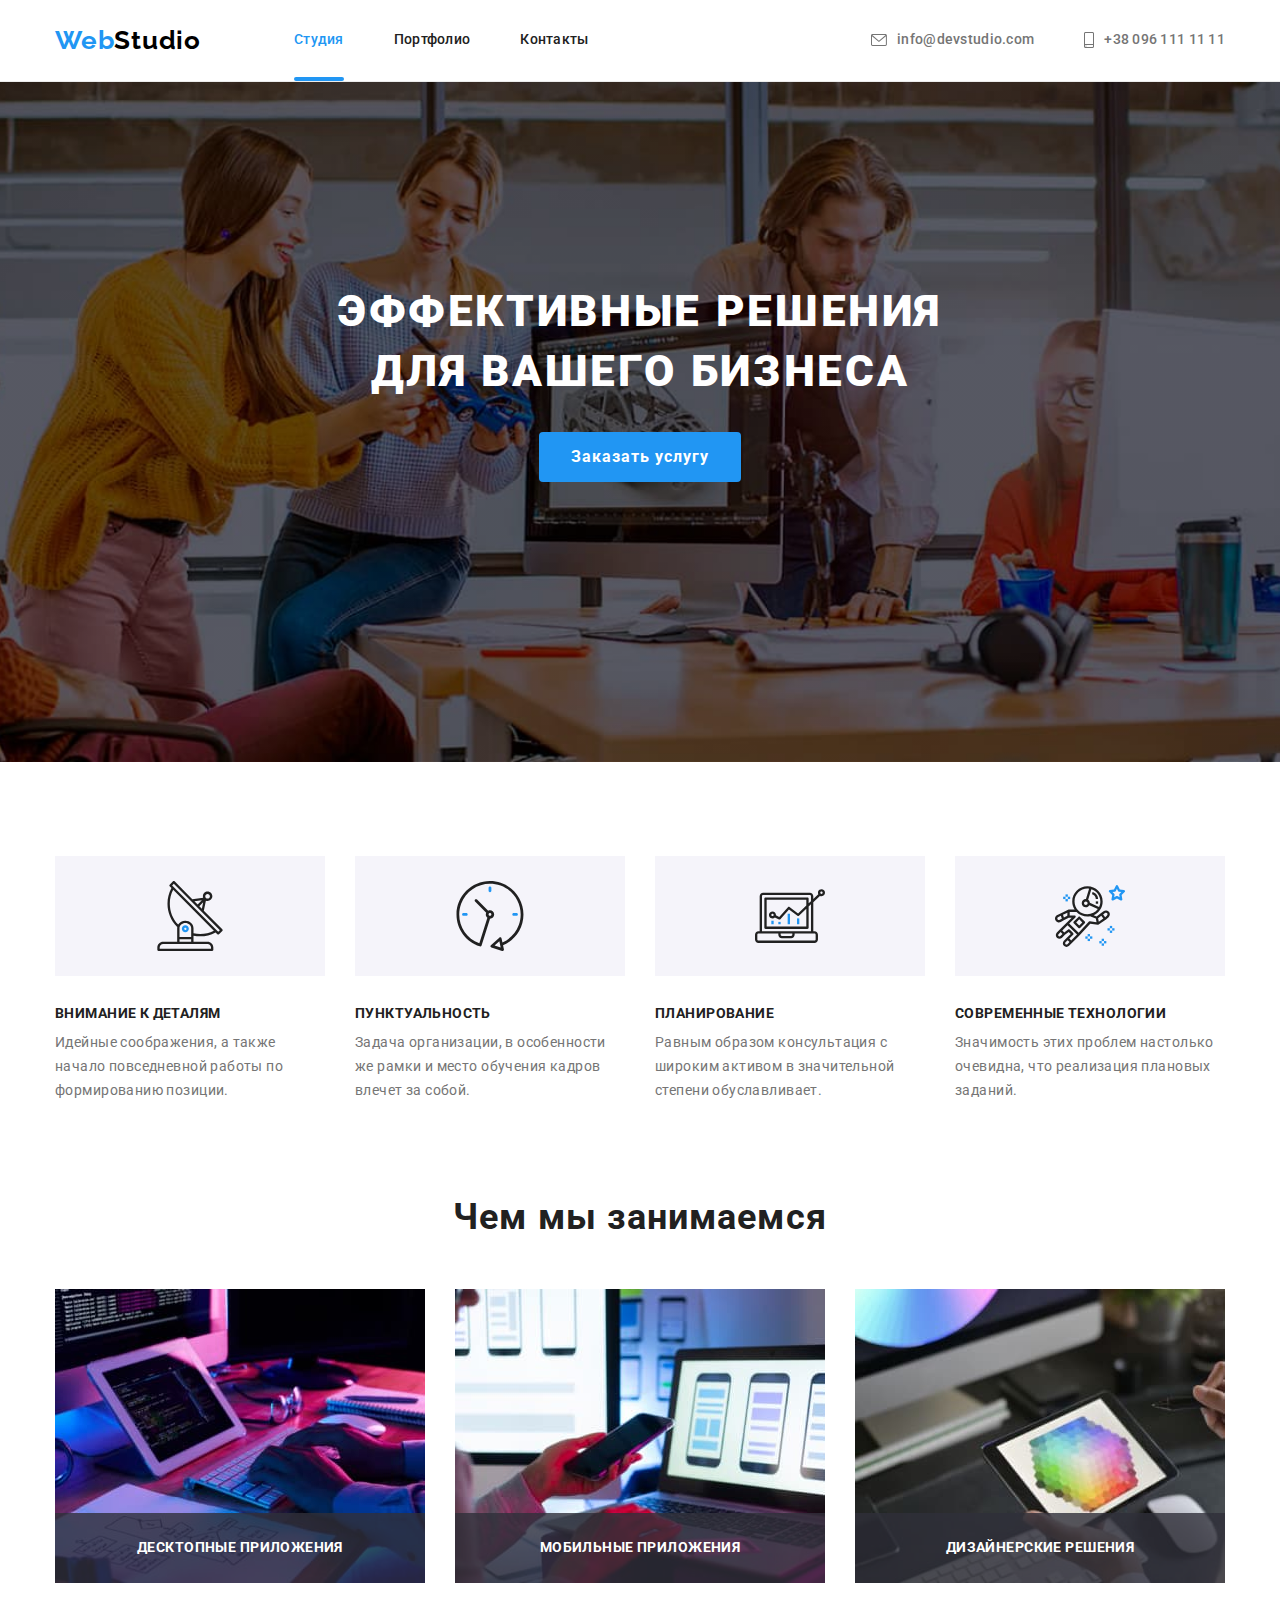
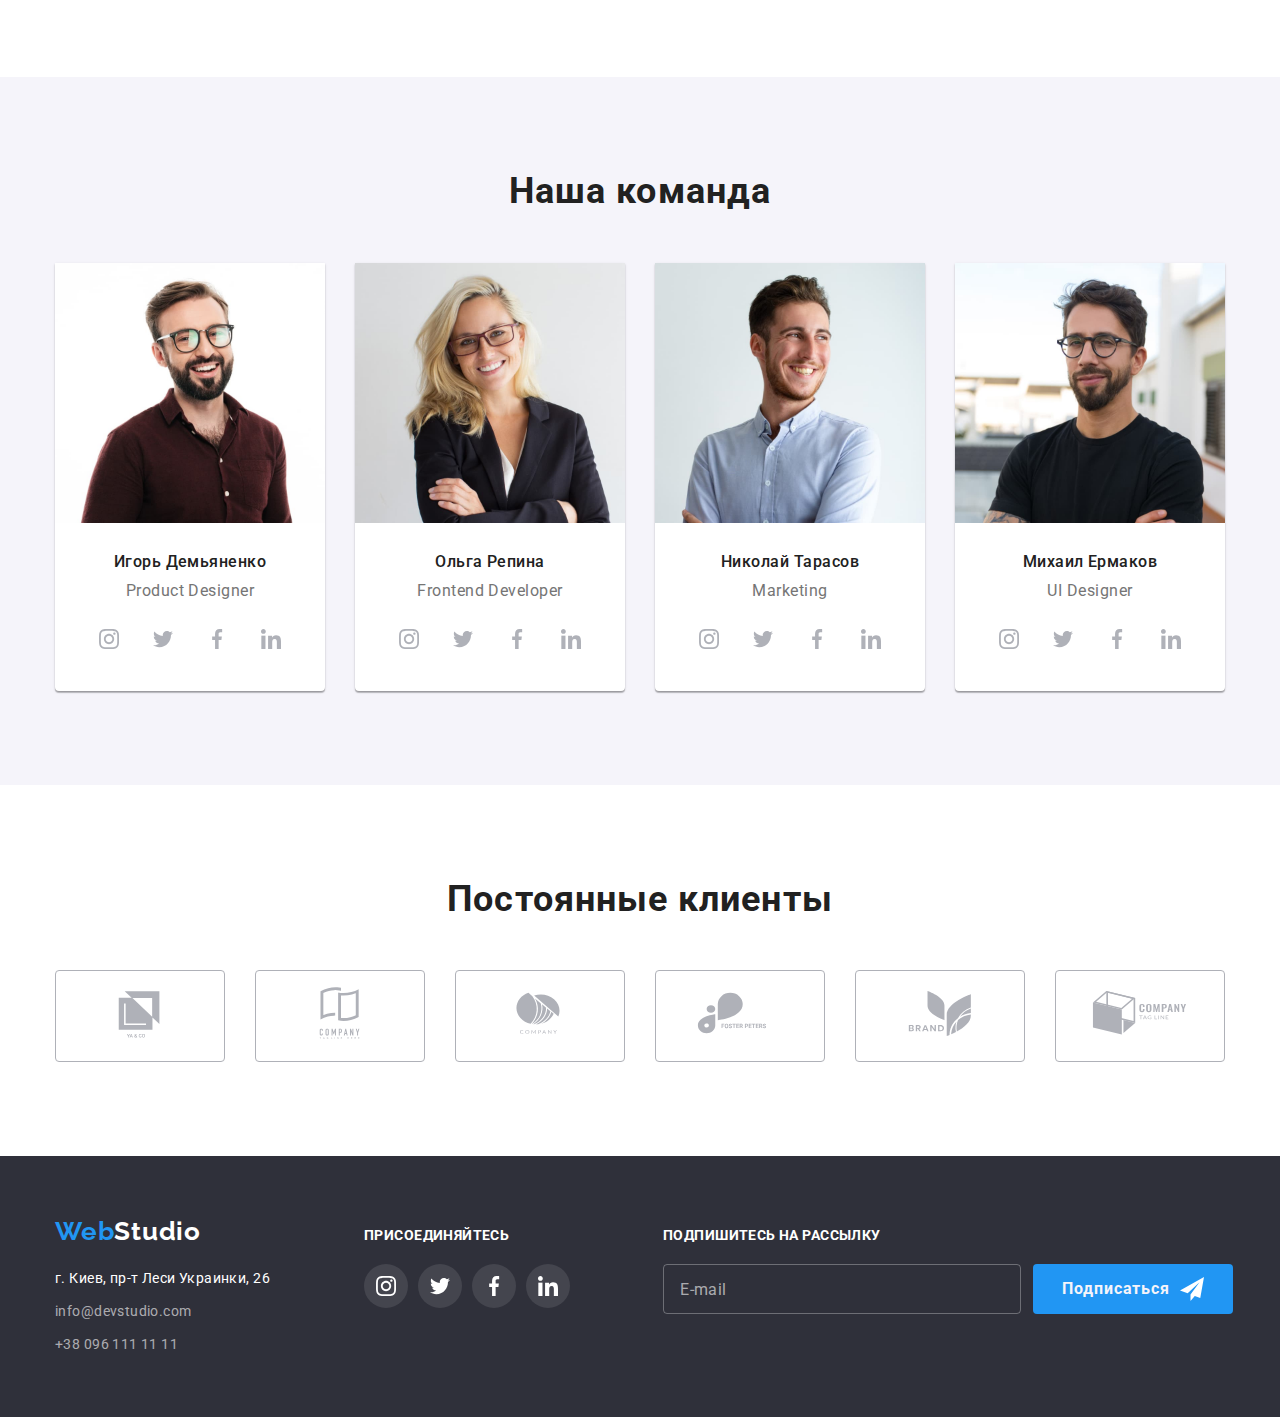
==== index.html @ 52aa0f82 "Mod7-Start" ====
<!DOCTYPE html>
<html lang="ru">

<head>
    <meta charset="UTF-8">
    <meta http-equiv="X-UA-Compatible" content="IE=edge">
    <meta name="viewport" content="width=device-width, initial-scale=1.0">
    <link rel="preconnect" href="https://fonts.googleapis.com">
    <link rel="preconnect" href="https://fonts.gstatic.com" crossorigin>
    <link rel="stylesheet" href="./css/modern-normalize.css">
    <link
        href="https://fonts.googleapis.com/css2?family=Raleway:wght@700&family=Roboto:wght@400;500;700;900&display=swap"
        rel="stylesheet">
    <link rel="stylesheet" href="./css/styles.css" />
    <title>Студия</title>
</head>

<body>
    <!--Сосздаем шапку-->
    <header class="header">
        <div class="container header-container">
            <nav class="navigation">
                <a class="logo logo-nav" lang="en" href="./index.html"><span class="logo-color">Web</span>Studio </a>
                <ul class="menu-nav list">
                    <li class="header-nav-item"> <a class="link-menu-nav link active" href="./index.html">Студия</a>
                    </li>
                    <li class="header-nav-item"> <a class="link-menu-nav link" href="./portfolio.html">Портфолио</a>
                    </li>
                    <li class="header-nav-item"> <a class="link-menu-nav link" href="#contact">Контакты</a></li>
                </ul>
            </nav>
            <ul class="mail-tel-header list">
                <li class="header-item">
                    <svg class="icon-header" width="16" height="12">
                        <use href="./images/icons.svg#icon-envelope"></use>
                    </svg>
                    <a class="link-mth link" href="mailto:info@devstudio.com">info@devstudio.com</a>
                </li>
                <li class="header-item">
                    <svg class="icon-header" width="10" height="16">
                        <use href="./images/icons.svg#icon-smartphone"></use>
                    </svg>
                    <a class="link-mth link" href="tel:+380961111111">+38 096 111 11 11</a>
                </li>
            </ul>
        </div>
    </header>

    <!--Основная часть-->
    <main>
        <!--Герой-->
        <section class="hero">
            <div class="container">
                <h1 class="title-hero">Эффективные решения <br> для вашего бизнеса</h1>
                <button class="button-hero" type="button" data-modal-open>Заказать услугу</button>
            </div>
        </section>

        <section class="section">
            <div class="container">
                <h2 hidden>О нас</h2>
                <ul class="about-list list">
                    <li class="about-item">
                        <div class="about-uns-icon">
                            <svg width="70" height="70">
                                <use href="./images/icons.svg#icon-antenna"></use>
                            </svg>
                        </div>
                        <h3 class="title-about-uns">Внимание к деталям</h3>
                        <p class="text-about-uns">Идейные соображения, а также начало повседневной работы по
                            формированию позиции.</p>
                    </li>
                    <li class="about-item">
                        <div class="about-uns-icon">
                            <svg width="70" height="70">
                                <use href="./images/icons.svg#icon-clock"></use>
                            </svg>
                        </div>
                        <h3 class="title-about-uns">Пунктуальность</h3>
                        <p class="text-about-uns">Задача организации, в особенности же рамки и место обучения кадров
                            влечет за собой.</p>
                    </li>
                    <li class="about-item">
                        <div class="about-uns-icon">
                            <svg width="70" height="70">
                                <use href="./images/icons.svg#icon-diagram"></use>
                            </svg>
                        </div>
                        <h3 class="title-about-uns">Планирование</h3>
                        <p class="text-about-uns">Равным образом консультация с широким активом в значительной степени
                            обуславливает.</p>
                    </li>
                    <li class="about-item">
                        <div class="about-uns-icon">
                            <svg width="70" height="70">
                                <use href="./images/icons.svg#icon-astronaut"></use>
                            </svg>
                        </div>
                        <h3 class="title-about-uns">Современные технологии</h3>
                        <p class="text-about-uns">Значимость этих проблем настолько очевидна, что реализация плановых
                            заданий.</p>
                    </li>
                </ul>
            </div>
        </section>

        <section class="services">
            <div class="container">
                <h2 class="title">Чем мы занимаемся</h2>
                <ul class="services-list list">
                    <li class="services-item">
                        <img src="./images/box1.jpg" alt="десктопные приложения" width="370">
                        <div class="bc-services-item">
                            <h3 class="title-about-uns">десктопные приложения</h3>
                        </div>
                    </li>
                    <li class="services-item">
                        <img src="./images/box2.jpg" alt="мобильные приложения" width="370">
                        <div class="bc-services-item">
                            <h3 class="title-about-uns">мобильные приложения</h3>
                        </div>
                    </li>
                    <li class="services-item">
                        <img src="./images/box3.jpg" alt="дизайнерские решения" width="370">
                        <div class="bc-services-item">
                            <h3 class="title-about-uns">дизайнерские решения</h3>
                        </div>
                    </li>
                </ul>
            </div>
        </section>

        <section class="section our-team">
            <div class="container">
                <h2 class="title">Наша команда</h2>
                <ul class="team-list list">
                    <li class="team-item">
                        <img src="./images/img1.jpg" alt="Игорь дизайнер" width="270">
                        <div class="thumb">
                            <h3 class="specialist-name">Игорь Демьяненко</h3>
                            <p class="specialist">Product Designer</p>
                            <ul class="icons-list-team list">
                                <li class="icons-item">
                                    <a href="#" class="icons-link">
                                        <svg class="icon-team-social" width="20" height="20">
                                            <use href="./images/icons.svg#icon-instagram"></use>
                                        </svg>
                                    </a>
                                </li>
                                <li class="icons-item">
                                    <a href="#" class="icons-link">
                                        <svg class="icon-team-social" width="20" height="20">
                                            <use href="./images/icons.svg#icon-twitter"></use>
                                        </svg>
                                    </a>
                                </li>
                                <li class="icons-item">
                                    <a href="#" class="icons-link">
                                        <svg class="icon-team-social" width="20" height="20">
                                            <use href="./images/icons.svg#icon-facebook"></use>
                                        </svg>
                                    </a>
                                </li>
                                <li class="icons-item">
                                    <a href="#" class="icons-link">
                                        <svg class="icon-team-social" width="20" height="20">
                                            <use href="./images/icons.svg#icon-linkedin"></use>
                                        </svg>
                                    </a>
                                </li>
                            </ul>
                        </div>
                    </li>
                    <li class="team-item">
                        <img src="./images/img2.jpg" alt="Ольга верстальщик" width="270">
                        <div class="thumb">
                            <h3 class="specialist-name">Ольга Репина</h3>
                            <p class="specialist">Frontend Developer</p>
                            <ul class="icons-list-team list">
                                <li class="icons-item">
                                    <a href="#" class="icons-link">
                                        <svg class="icon-team-social" width="20" height="20">
                                            <use href="./images/icons.svg#icon-instagram"></use>
                                        </svg>
                                    </a>
                                </li>
                                <li class="icons-item">
                                    <a href="#" class="icons-link">
                                        <svg class="icon-team-social" width="20" height="20">
                                            <use href="./images/icons.svg#icon-twitter"></use>
                                        </svg>
                                    </a>
                                </li>
                                <li class="icons-item">
                                    <a href="#" class="icons-link">
                                        <svg class="icon-team-social" width="20" height="20">
                                            <use href="./images/icons.svg#icon-facebook"></use>
                                        </svg>
                                    </a>
                                </li>
                                <li class="icons-item">
                                    <a href="#" class="icons-link">
                                        <svg class="icon-team-social" width="20" height="20">
                                            <use href="./images/icons.svg#icon-linkedin"></use>
                                        </svg>
                                    </a>
                                </li>
                            </ul>
                        </div>
                    </li>
                    <li class="team-item">
                        <img src="./images/img3.jpg" alt="Николай маркетинг" width="270">
                        <div class="thumb">
                            <h3 class="specialist-name">Николай Тарасов</h3>
                            <p class="specialist">Marketing</p>
                            <ul class="icons-list-team list">
                                <li class="icons-item">
                                    <a href="#" class="icons-link">
                                        <svg class="icon-team-social" width="20" height="20">
                                            <use href="./images/icons.svg#icon-instagram"></use>
                                        </svg>
                                    </a>
                                </li>
                                <li class="icons-item">
                                    <a href="#" class="icons-link">
                                        <svg class="icon-team-social" width="20" height="20">
                                            <use href="./images/icons.svg#icon-twitter"></use>
                                        </svg>
                                    </a>
                                </li>
                                <li class="icons-item">
                                    <a href="#" class="icons-link">
                                        <svg class="icon-team-social" width="20" height="20">
                                            <use href="./images/icons.svg#icon-facebook"></use>
                                        </svg>
                                    </a>
                                </li>
                                <li class="icons-item">
                                    <a href="#" class="icons-link">
                                        <svg class="icon-team-social" width="20" height="20">
                                            <use href="./images/icons.svg#icon-linkedin"></use>
                                        </svg>
                                    </a>
                                </li>
                            </ul>
                        </div>
                    </li>
                    <li class="team-item">
                        <img src="./images/img4.jpg" alt="Михаил дизайнер" width="270">
                        <div class="thumb">
                            <h3 class="specialist-name">Михаил Ермаков</h3>
                            <p class="specialist">UI Designer</p>
                            <ul class="icons-list-team list">
                                <li class="icons-item">
                                    <a href="#" class="icons-link">
                                        <svg class="icon-team-social" width="20" height="20">
                                            <use href="./images/icons.svg#icon-instagram"></use>
                                        </svg>
                                    </a>
                                </li>
                                <li class="icons-item">
                                    <a href="#" class="icons-link">
                                        <svg class="icon-team-social" width="20" height="20">
                                            <use href="./images/icons.svg#icon-twitter"></use>
                                        </svg>
                                    </a>
                                </li>
                                <li class="icons-item">
                                    <a href="#" class="icons-link">
                                        <svg class="icon-team-social" width="20" height="20">
                                            <use href="./images/icons.svg#icon-facebook"></use>
                                        </svg>
                                    </a>
                                </li>
                                <li class="icons-item">
                                    <a href="#" class="icons-link">
                                        <svg class="icon-team-social" width="20" height="20">
                                            <use href="./images/icons.svg#icon-linkedin"></use>
                                        </svg>
                                    </a>
                                </li>
                            </ul>
                        </div>
                    </li>

                </ul>
            </div>
        </section>
        <section class="section">
            <div class="container">
                <h2 class="title">Постоянные клиенты</h2>
                <ul class="client-list list">
                    <li class="client-item">
                       <a href="#" class="client-link">
                            <svg class="icon-partner" width="106" height="60">
                                <use href="./images/icons.svg#icon-partner1"></use>
                            </svg>
                        </a>
                    </li>
                    <li class="client-item">
                        <a href="#" class="client-link">
                            <svg class="icon-partner" width="106" height="60">
                                <use href="./images/icons.svg#icon-partner2"></use>
                            </svg>
                        </a>
                    </li>
                    <li class="client-item">
                        <a href="#" class="client-link">
                            <svg class="icon-partner" width="106" height="60">
                                <use href="./images/icons.svg#icon-partner3"></use>
                            </svg>
                        </a>
                    </li>
                    <li class="client-item">
                        <a href="#" class="client-link">
                            <svg class="icon-partner" width="106" height="60">
                                <use href="./images/icons.svg#icon-partner4"></use>
                            </svg>
                        </a>
                    </li>
                    <li class="client-item">
                        <a href="#" class="client-link">
                            <svg class="icon-partner" width="106" height="60">
                                <use href="./images/icons.svg#icon-partner5"></use>
                            </svg>
                        </a>
                    </li>
                    <li class="client-item">
                        <a href="#" class="client-link">
                            <svg class="icon-partner" width="106" height="60">
                                <use href="./images/icons.svg#icon-partner6"></use>
                            </svg>
                        </a>
                    </li>

                </ul>
            </div>
        </section>
    </main>

    <!--Подвал-->
    <footer class="footer">
        <div class="container footer-container">
            <div>
                <a class="logo logo-footer" lang="en" href="./index.html"><span class="logo-color">Web</span>Studio </a>
                <address class="adress" id="contact">
                    <ul class="footer-list list">
                        <li class="footer-item"><a class="link" href="https://goo.gl/maps/QvZ3WTDbZdHb9SWs6"
                                target="_blank">г. Киев, пр-т Леси Украинки, 26</a></li>
                        <li class="footer-item footer-mail-tel"><a class="link"
                                href="mailto:info@devstudio.com">info@devstudio.com</a></li>
                        <li class="footer-item footer-mail-tel"><a class="link" href="tel:+380961111111">+38 096 111 11
                                11</a></li>
                    </ul>
                </address>
            </div>
            <div class="footer-icons-container">
                <h2 class="title-footer">присоединяйтесь</h2>
                <ul class="icons-list list">
                    <li class="icons-item">
                        <a href="#" class="icons-link icons-link-social-bc">
                            <svg class="icon-social" width="20" height="20">
                                <use href="./images/icons.svg#icon-instagram"></use>
                            </svg>
                        </a>
                    </li>
                    <li class="icons-item">
                        <a href="#" class="icons-link icons-link-social-bc">
                            <svg class="icon-social" width="20" height="20">
                                <use href="./images/icons.svg#icon-twitter"></use>
                            </svg>
                        </a>
                    </li>
                    <li class="icons-item">
                        <a href="#" class="icons-link icons-link-social-bc">
                            <svg class="icon-social" width="20" height="20">
                                <use href="./images/icons.svg#icon-facebook"></use>
                            </svg>
                        </a>
                    </li>
                    <li class="icons-item">
                        <a href="#" class="icons-link icons-link-social-bc">
                            <svg class="icon-social" width="20" height="20">
                                <use href="./images/icons.svg#icon-linkedin"></use>
                            </svg>
                        </a>
                    </li>
                </ul>
            </div>
            <div class="right-footer">
                <h2 class="title-footer">подпишитесь на рассылку</h2>
                <form class="form-footer">
                    <input type="email" name="email" placeholder="E-mail"  required>
                    <div class="scetch">
                        <button type="submit" class="button-send">Подписаться  
                            <svg class="icon-send" width="24" height="24">
                                <use href="./images/icons.svg#icon-send"></use>
                            </svg> 
                         </button>
                    </div>
                </form>
            </div>
        </div>
    </footer>
    <div class="backdrop is-hidden" data-modal> <!--is-hidden-->
        <div class="modal">
            <button type="button" class="modal-close" data-modal-close>
                <svg class="close-icon" width="18" height="18">
                    <use href="./images/icons.svg#icon-close"></use>
                </svg>
            </button>
            <form class="form-modal" autocomplete="off">
                <p>Оставьте свои данные, мы вам перезвоним</p>
                <label  class="form-label"> <span  class="form-title"> Имя</span>
                    <span class="positioner">
                        <input type="text" name="user-name"  class="form-input" required>
                        <svg class="icons-form" width="18" height="18">
                            <use href="./images/icons.svg#icon-person"></use>
                        </svg>
                    </span>
                </label>
                <label class="form-label "> <span class="form-title"> Телефон</span>
                    <span class="positioner">
                        <input type="tel" name="tel" class="form-input" required>
                        <svg class="icons-form" width="18" height="18">
                            <use href="./images/icons.svg#icon-phone"></use>
                        </svg>
                    </span>
                </label>
                <label class="form-label" > <span class="form-title"> Почта</span>
                    <span class="positioner">
                        <input type="email" name="email"  class="form-input" autocomplete="on" required>
                        <svg class="icons-form" width="18" height="18">
                            <use href="./images/icons.svg#icon-email"></use>
                        </svg>
                    </span>
                </label>
                <label class="form-comment-label">Коментарий
                    <textarea name="comment" class="form-comment-text" placeholder="Введите текст"></textarea>
                </label>
                <label class="form-checkbox-label">
                    <input type="checkbox" name="policy" value="policy" class="form-checkbox">
                    <span class="icon-checkbox">
                        <svg width="16" height="15">
                            <use href="./images/icons.svg#icon-check"></use>
                        </svg>
                    </span>
                    Соглашаюсь с рассылкой и принимаю <a href="#">Условия договора</a>
                </label>
                <button type="submit" class="button-form-send">Отправить</button>
            </form>
        </div>
    </div>
    <script src="./js/modal.js"></script>
</body>

</html>
---- css/styles.css ----
:root {
  --text-color: #757575;
  --background-color: #f5f4fa;
  --header-background-color: #ffffff;
  --header-border: #ececec;
  --portfolio-border: #eeeeee;
  --hero-background-color: #2f303a;
  --footer-background-color: #2f303a;
  --title-text-color: #212121;
  --name-text-color: #212121;
  --logo-blue-color: #2196f3;
  --logo-black-color: #000000;
  --logo-white-color: #ffffff;
  --active-color: #2196f3;
  --background-button-color-blue: #2196f3;
  --background-button-color: #f5f4fa;
  --text-button-color: #ffffff;
  --text-footer-color: #ffffff;
  --text-footer-tel-mail-color: #ffffff9c;
  --icons-social-color: #afb1b8;
  --icons-header-color: #757575;

  --main-font: Roboto, sans-serif;
  --logo-font: Raleway, sans-serif;

  --cubic-bezier: cubic-bezier(0.4, 0, 0.2, 1);
}

body {
  font-family: var(--main-font, "Verdana", sans-serif);
  /*----------------------------------------*/
  color: var(--text-color, black);
}
h1,
h2,
h3,
h4,
h5,
h6,
p {
  margin: 0;
}
ul {
  margin: 0;
  padding: 0;
}
img {
  display: block;
  height: auto;
  max-width: 100%;
}
.container {
  padding-left: 15px;
  padding-right: 15px;
  width: 1200px;
  margin: 0 auto;
}
.link {
  color: inherit;
  text-decoration: none;
}
.list {
  list-style: none;
}
.logo {
  font-family: var(--logo-font, sans-serif);
  font-weight: 700;
  font-size: 26px;
  line-height: 1.19;
  letter-spacing: 0.03em;
  text-decoration: none;
  margin-right: 93px;
}
.logo-color {
  color: var(--logo-blue-color, blue);
}
.title {
  font-family: var(--main-font, sans-serif);
  font-style: normal;
  font-size: 36px;
  line-height: 1.16;
  letter-spacing: 0.03em;
  text-align: center;
  color: var(--title-text-color, black);
}
.icons-link {
  width: 100%;
  height: 100%;
  display: flex;
  justify-content: center;
  align-items: center;
  border-radius: 50%;
  transition: background-color 250ms var(--cubic-bezier);
}
.icons-link:hover {
  background-color: var(--active-color, blue);
}

/*---------------HEADER------------------------------------------*/
.header {
  padding: 25px 0;
  border-bottom: var(--header-border) solid 1px;
}
.logo-nav {
  color: var(--logo-black-color, black);
}
.header-container {
  display: flex;
  align-items: center;
}
.navigation {
  display: flex;
  align-items: center;
}
.header-nav-item:not(:last-child) {
  margin-right: 50px;
}

.menu-nav {
  font-family: var(--main-font, sans-serif);
  font-weight: 500;
  font-size: 14px;
  line-height: 1.14;
  letter-spacing: 0.02em;
  display: flex;
  color: var(--title-text-color, black);
}
.link-menu-nav {
  position: relative;
  transition: color 250ms var(--cubic-bezier);
}
.link-menu-nav:hover,
.link-menu-nav:focus {
  color: var(--active-color, blue);
}
.mail-tel-header {
  font-family: var(--main-font, sans-serif);
  font-weight: 500;
  font-size: 14px;
  line-height: 1.14;
  letter-spacing: 0.02em;
  display: flex;
  align-items: center;
  margin-left: auto;
}
.header-item {
  display: flex;
  align-items: center;
  cursor: pointer;
  transition: color 250ms var(--cubic-bezier);
}
.header-item:not(:first-child) {
  margin-left: 50px;
}
.header-item:hover .icon-header,
.header-item:focus .icon-header {
  fill: var(--active-color, blue);
}
.icon-header {
  fill: var(--icons-header-color);
  transition: fill 250ms var(--cubic-bezier);
}

.link-mth {
  margin-left: 10px;
}
.header-item:hover,
.header-item:focus {
  color: var(--active-color, blue);
}
.active {
  color: var(--active-color, blue);
}
.active::after {
  content: "";
  width: 100%;
  height: 4px;
  border-radius: 2px;
  background-color: var(--background-button-color-blue, blue);
  position: absolute;
  top: 46px;
  left: 0;
}

/*---------------HEADER------------------------------------------*/

/*---------------MAIN-INDEX-----------------------------------------*/
.hero {
  padding-top: 200px;
  padding-bottom: 280px;
  background-color: var(--hero-background-color);
  background-image: linear-gradient(
      0deg,
      rgba(0, 0, 0, 0.2),
      rgba(0, 0, 0, 0.2)
    ),
    url(/images/logo.jpg);
  background-repeat: no-repeat;
  background-position: center;
  background-size: cover;
}

.title-hero {
  font-family: var(--main-font, sans-serif);
  font-style: normal;
  font-weight: 900;
  font-size: 44px;
  line-height: 1.36;
  letter-spacing: 0.06em;
  text-transform: uppercase;
  color: var(--logo-white-color, white);
  text-align: center;
}
.button-hero {
  font-family: var(--main-font, sans-serif);
  font-style: normal;
  font-weight: 700;
  font-size: 16px;
  line-height: 1.87;
  letter-spacing: 0.06em;
  background-color: var(--background-button-color-blue, blue);
  color: var(--text-button-color, white);
  border-radius: 4px;
  cursor: pointer;
  display: block;
  margin: 30px auto 0;
  border: none;
  padding: 10px 32px;
}
.section {
  padding: 94px 0;
}
.title-about-uns {
  font-family: var(--main-font, sans-serif);
  font-style: normal;
  font-size: 14px;
  line-height: 1.14;
  letter-spacing: 0.03em;
  text-transform: uppercase;
  color: var(--title-text-color, black);
}
.text-about-uns {
  font-family: var(--main-font, sans-serif);
  font-size: 14px;
  line-height: 1.71;
  letter-spacing: 0.03em;
  margin-top: 10px;
}
.about-list {
  display: flex;
}
.about-item:not(:last-child) {
  margin-right: 30px;
}
.about-uns-icon {
  width: 270px;
  height: 120px;
  background-color: var(--background-color);
  margin-bottom: 30px;
  display: flex;
  justify-content: center;
  align-items: center;
}
.services {
  padding-bottom: 94px;
}

.services-list {
  display: flex;
  margin-top: 50px;
}
.services-item {
  position: relative;
}
.services-item:not(:last-child) {
  margin-right: 30px;
}
.bc-services-item {
  position: absolute;
  width: 370px;
  height: 70px;
  bottom: 0;
  background-color: rgba(47, 48, 58, 0.8);
  display: flex;
  align-items: center;
  justify-content: center;
}
.bc-services-item > .title-about-uns {
  color: var(--text-button-color, white);
}

.our-team {
  background: var(--background-color, grey);
}
.team-list {
  display: flex;
  margin-top: 50px;
  text-align: center;
}
.team-item {
  background-color: var(--logo-white-color, white);
  border-radius: 0px 0px 4px 4px;
  box-shadow: 0px 1px 3px rgba(0, 0, 0, 0.12), 0px 1px 1px rgba(0, 0, 0, 0.14),
    0px 2px 1px rgba(0, 0, 0, 0.2);
}
.team-item:not(:last-child) {
  margin-right: 30px;
}
.thumb {
  padding: 30px 0;
}
.specialist-name {
  font-family: var(--main-font, sans-serif);
  font-style: normal;
  font-weight: 500;
  font-size: 16px;
  line-height: 1.18;
  letter-spacing: 0.03em;
  color: var(--name-text-color, black);
}
.specialist {
  font-family: var(--main-font, sans-serif);
  font-size: 16px;
  line-height: 1.18;
  letter-spacing: 0.03em;
  margin-top: 10px;
  margin-bottom: 16px;
}
.icons-list-team {
  display: flex;
  justify-content: center;
}
.icon-team-social {
  fill: var(--icons-social-color);
  transition: fill 250ms var(--cubic-bezier);
}
.icons-link:focus {
  outline: 2px solid var(--active-color);
}
.icons-item:hover .icon-team-social,
.icons-item:focus .icon-team-social {
  fill: var(--logo-white-color, white);
}
.client-list {
  display: flex;
  margin-top: 50px;
}
.client-item {
  width: 170px;
  height: 92px;
  border: 1px solid #afb1b8;
  border-radius: 4px;
  display: flex;
  justify-content: center;
  align-items: center;
  cursor: pointer;
  transition: border 250ms var(--cubic-bezier);
}
.client-item + .client-item {
  margin-left: 30px;
}
.client-link:focus {
  outline: 2px solid var(--active-color);
}
.icon-partner {
  fill: var(--icons-social-color);
  transition: fill 250ms var(--cubic-bezier);
}
.client-item:hover .icon-partner,
.client-item:focus .icon-partner,
.client-item:hover,
.client-item:focus {
  fill: var(--active-color, blue);
  border-color: var(--active-color, blue);
}

/*---------------MAIN-INDEX--------------------------------------*/

/*---------------MAIN-PORTFOLIO----------------------------------*/
.portfolio {
  padding: 94px 0;
}
.btn-list {
  display: flex;
  margin-bottom: 50px;
  justify-content: center;
}
.btn:focus,
.button:hover {
  box-shadow: 0px 3px 1px rgba(0, 0, 0, 0.1), 0px 1px 2px rgba(0, 0, 0, 0.08),
    0px 2px 2px rgba(0, 0, 0, 0.12);
}
.button {
  font-family: var(--main-font, sans-serif);
  font-style: normal;
  font-weight: 500;
  font-size: 16px;
  line-height: 1.62;
  letter-spacing: 0.03em;
  color: var(--title-text-color, black);
  background-color: var(--background-button-color, grey);
  border: none;
  border-radius: 4px;
  cursor: pointer;
  padding: 6px 22px;
  transition: color 250ms var(--cubic-bezier), 250ms var(--cubic-bezier);
}
.btn:not(:last-child) {
  margin-right: 8px;
}
.button:hover,
.button:focus {
  background-color: var(--active-color, blue);
  color: var(--text-button-color, white);
}
.portfolio-list {
  display: flex;
  flex-wrap: wrap;
  margin-left: -30px;
  margin-top: -30px;
}
.portfolio-list-item {
  border-right: var(--portfolio-border) 1px solid;
  border-left: var(--portfolio-border) 1px solid;
  border-bottom: var(--portfolio-border) 1px solid;
  flex-basis: calc(100% / 3 - 30px);
  margin-left: 30px;
  margin-top: 30px;
  transition: box-shadow 250ms var(--cubic-bezier);
}
.portfolio-list-item:hover,
.portfolio-list-item:focus {
  box-shadow: 0px 1px 1px rgba(0, 0, 0, 0.12), 0px 4px 4px rgba(0, 0, 0, 0.06),
    1px 4px 6px rgba(0, 0, 0, 0.16);
}
.card-position {
  position: relative;
}
.card {
  overflow: hidden;
  position: relative;
}

.card-text {
  font-family: var(--main-font, sans-serif);
  font-size: 18px;
  line-height: 1.5;
  letter-spacing: 0.03em;
  padding: 63px 24px;
  background: rgba(33, 150, 243, 0.9);
  height: 100%;
  width: 100%;
  position: absolute;
  color: var(--text-button-color);
  transition: transform 250ms var(--cubic-bezier);
  transform: translateY(100%);
  top: 0;
}
.portfolio-list-item:hover .card-text {
  transform: translateY(0);
}
.thumb-portfolio {
  padding: 20px 24px;
}
.title-portfolio-list {
  font-family: var(--main-font, sans-serif);
  font-style: normal;
  font-size: 18px;
  line-height: 2;
  letter-spacing: 0.06em;
  color: var(--title-text-color, black);
}
.description {
  font-family: var(--main-font, sans-serif);
  font-size: 16px;
  line-height: 1.83;
  letter-spacing: 0.03em;
  margin-top: 4px;
}

/*---------------MAIN-PORTFOLIO----------------------------------*/

/*---------------FOOTER------------------------------------------*/
.footer {
  padding: 60px 0;
  background-color: var(--footer-background-color);
}
.footer-container {
  display: flex;
  align-items: baseline;
}
.footer-icons-container {
  margin-left: 70px;
}
.right-footer {
  margin-left: 93px;
}
.form-footer {
  display: flex;
}
.form-footer input {
  background-color: transparent;
  border: 1px solid rgba(255, 255, 255, 0.3);
  border-radius: 4px;
  width: 358px;
  height: 50px;
  color: var(--background-color);
  padding: 15px 3px 15px 16px;
  margin-right: 12px;
}
.form-footer input:focus {
  outline: transparent;
}

.form-footer input::placeholder {
  color: rgba(255, 255, 255, 0.6);
  letter-spacing: 0.03em;
  font-size: 16px;
  line-height: 1.25;
}

.button-send {
  width: 200px;
  height: 50px;
  font-size: 16px;
  font-weight: 700;
  line-height: 1.87;
  letter-spacing: 0.06em;
  background-color: var(--active-color);
  border: none;
  border-radius: 4px;
  color: var(--background-color);
  display: flex;
  align-items: center;
  cursor: pointer;
  justify-content: center;
  transition: box-shadow 250ms var(--cubic-bezier);
}
.button-send:focus,
.button-send:hover {
  box-shadow: 0px 4px 4px rgba(0, 0, 0, 0.15);
}
.icon-send {
  margin-left: 10px;
}
.logo-footer {
  color: var(--logo-white-color, white);
}
.adress {
  font-family: var(--main-font, sans-serif);
  font-style: normal;
  font-weight: 400;
  font-size: 14px;
  line-height: 1.71;
  letter-spacing: 0.03em;
  color: var(--text-footer-color, white);
  margin-top: 20px;
}
.footer-item:not(:first-child) {
  margin-top: 9px;
}
.footer-mail-tel {
  color: var(--text-footer-tel-mail-color);
}
.title-footer {
  font-family: var(--main-font, sans-serif);
  font-style: normal;
  font-size: 14px;
  line-height: 1.14;
  letter-spacing: 0.03em;
  text-transform: uppercase;
  color: var(--logo-white-color, black);
  margin-bottom: 20px;
}
.icons-list {
  display: flex;
}
.icons-item {
  width: 44px;
  height: 44px;
}
.icons-item:hover .icon-social,
.icons-item:focus .icon-social {
  fill: var(--logo-white-color, white);
}
.icons-item + .icons-item {
  margin-left: 10px;
}
.icons-link-social-bc {
  background-color: rgba(255, 255, 255, 0.1);
}
.icon-social {
  fill: var(--logo-white-color, white);
}
/*------------------------------------------------*/
.backdrop {
  width: 100%;
  height: 100%;
  background-color: rgba(0, 0, 0, 0.2);
  position: fixed;
  top: 0;
  left: 0;
  transition: opacity 250ms var(--cubic-bezier),
    visibility 250ms var(--cubic-bezier);
}
.backdrop.is-hidden .modal {
  transform: translate(-50%, -50%) scale(0.5);
}

.modal {
  width: 528px;
  min-height: 581px;
  border-radius: 4px;
  background-color: var(--header-background-color);
  position: absolute;
  top: 50%;
  left: 50%;
  transform: translate(-50%, -50%) scale(1);
  transition: transform 250ms var(--cubic-bezier);
}
.modal-close {
  width: 30px;
  height: 30px;
  border-radius: 50%;
  border: 1px solid rgba(0, 0, 0, 0.1);
  background: #ffffff;
  cursor: pointer;
  display: flex;
  justify-content: center;
  align-items: center;
  position: absolute;
  top: 8px;
  right: 8px;
  transition: fill 250ms var(--cubic-bezier);
}
.modal-close:hover,
.modal-close:focus {
  fill: var(--active-color);
  outline-color: var(--active-color);
}

.is-hidden {
  visibility: hidden;
  opacity: 0;
  pointer-events: none;
}
.form-modal {
  padding: 40px;
}
.form-modal p {
  margin-bottom: 12px;
  color: #212121;
  letter-spacing: 0.03em;
  font-size: 20px;
  font-weight: bold;
  line-height: 1.12;
  text-align: center;
}

.form-label,
.form-comment-label {
  display: block;
  margin-bottom: 10px;
  font-size: 12px;
  color: var(--text-color);
  letter-spacing: 0.01em;
  line-height: 1.16;
}
.form-comment-label {
  margin-bottom: 20px;
}
.form-title {
  display: block;
  margin-bottom: 4px;
}
.positioner {
  position: relative;
  display: block;
}
.form-input {
  width: 100%;
  height: 40px;
  border: 1px solid rgba(33, 33, 33, 0.2);
  border-radius: 4px;
  padding: 12px 2px 12px 42px;
  cursor: pointer;
}
.icons-form {
  position: absolute;
  top: 50%;
  left: 12px;
  transform: translateY(-50%);
  cursor: pointer;
}
.form-input:focus {
  border: none;
  outline: 1px solid var(--active-color);
}
.form-input:focus + .icons-form {
  fill: var(--active-color);
}
.form-comment-text {
  resize: none;
  width: 100%;
  height: 120px;
  padding: 12px 16px;
  border: 1px solid rgba(33, 33, 33, 0.2);
  border-radius: 4px;
  margin-top: 4px;
}
.form-comment-text:focus {
  border: none;
  outline: 1px solid var(--active-color);
}
.form-comment-text::placeholder {
  color: rgba(117, 117, 117, 0.5);
  font-size: 12px;
  line-height: 1.16;
  letter-spacing: 0.01em;
}
.form-checkbox-label {
  font-size: 14px;
  line-height: 1.71;
  color: var(--text-color);
  letter-spacing: 0.03em;
  cursor: pointer;
  display: flex;
  align-items: center;
  justify-content: center;
  margin-bottom: 30px;
}
.form-checkbox-label a {
  color: var(--active-color);
  margin-left: 6px;
}
.form-checkbox {
  position: absolute;
  width: 1px;
  height: 1px;
  margin: -1px;
  border: 0;
  padding: 0;
  overflow: hidden;
  clip: rect(0 0 0 0);
}
.icon-checkbox {
  width: 16px;
  height: 15px;
  border: 2px solid #212121;
  border-radius: 4px;
  margin-right: 7px;
  display: flex;
  align-items: center;
  justify-content: center;
  fill: transparent;
}
.form-checkbox:checked + .icon-checkbox {
  background-color: var(--active-color);
  border: transparent;
  fill: var(--background-color);
}
.button-form-send {
  font-size: 16px;
  font-weight: bold;
  line-height: 1.87;
  letter-spacing: 0.06em;
  color: var(--background-color);
  background-color: var(--active-color);
  border: none;
  border-radius: 4px;
  padding: 10px 55px;
  display: block;
  margin: 0 auto;
  cursor: pointer;
  transition: box-shadow 250ms var(--cubic-bezier);
}
.button-form-send:hover,
.button-form-send:focus {
  box-shadow: 0px 4px 4px rgba(0, 0, 0, 0.15);
}
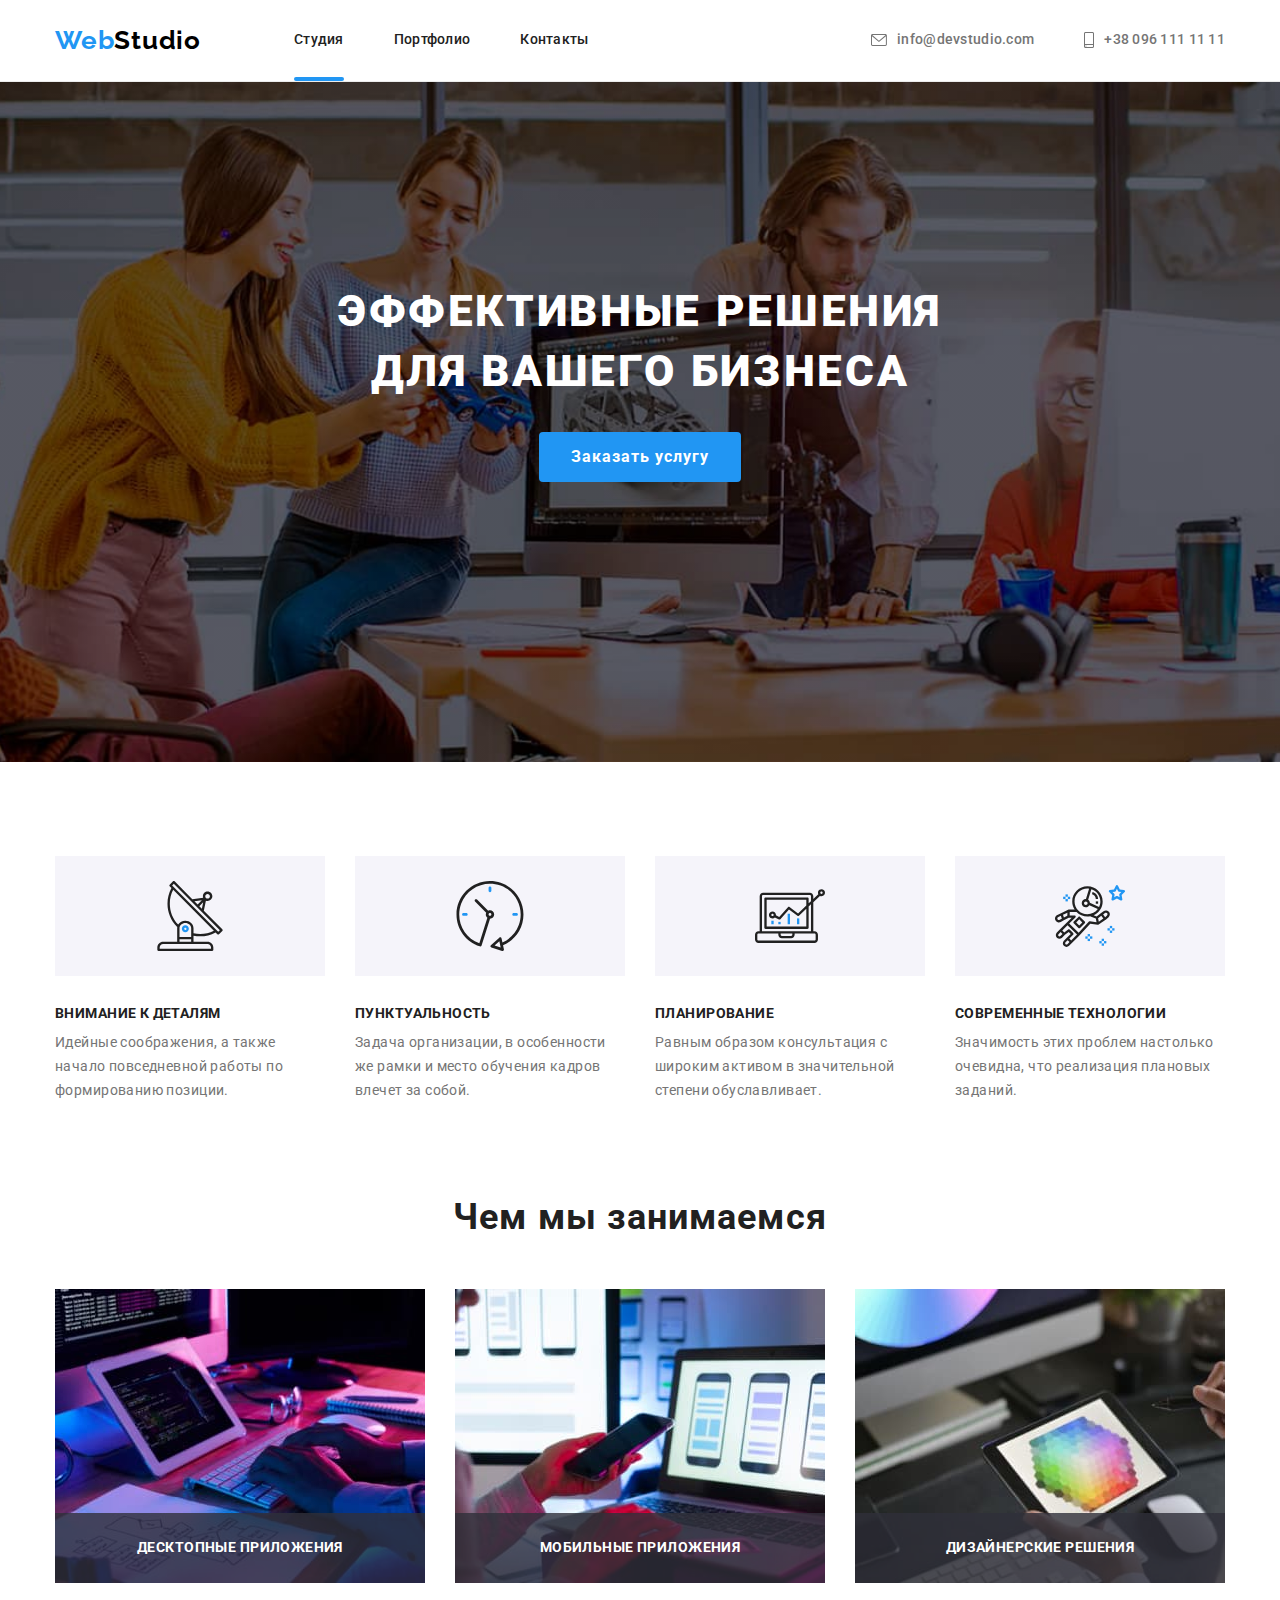
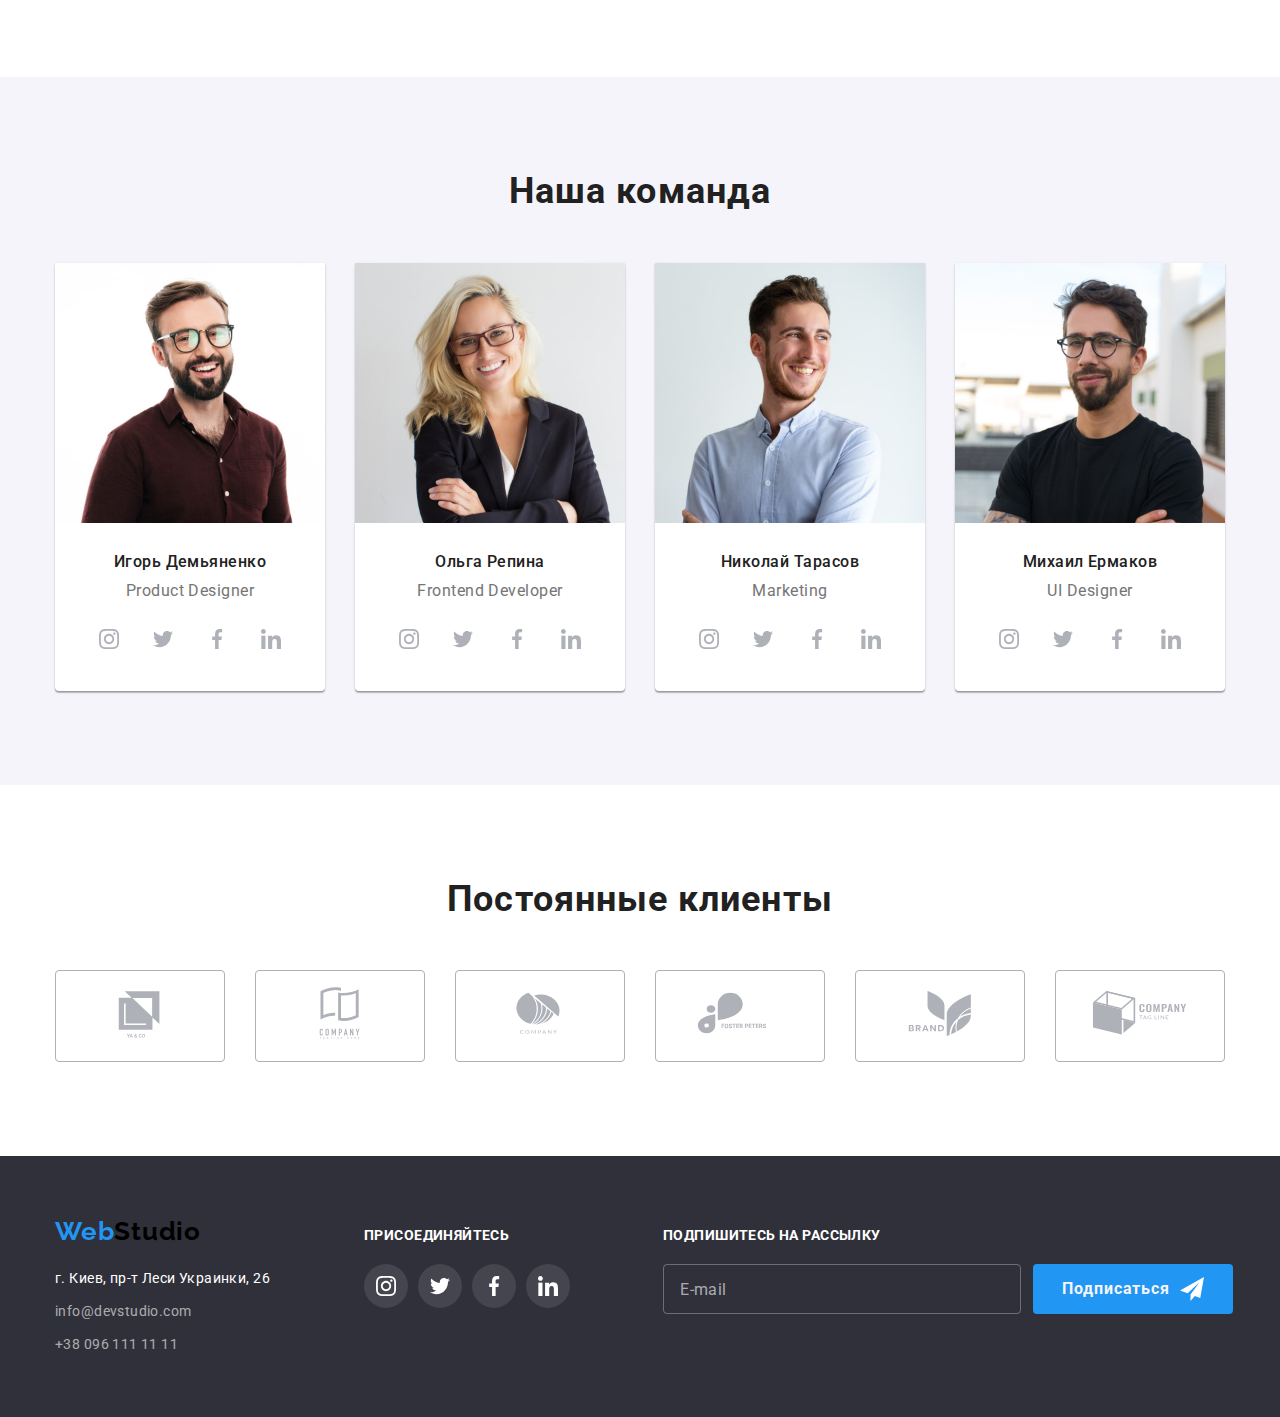
==== commit c7103f8c: "Step2" ====
--- a/index.html
+++ b/index.html
@@ -12,6 +12,7 @@
         href="https://fonts.googleapis.com/css2?family=Raleway:wght@700&family=Roboto:wght@400;500;700;900&display=swap"
         rel="stylesheet">
     <link rel="stylesheet" href="./css/styles.css" />
+    <link rel="stylesheet" href="./css/main.css" />
     <title>Студия</title>
 </head>
 
--- a/css/styles.css
+++ b/css/styles.css
@@ -1,108 +1,7 @@
-:root {
-  --text-color: #757575;
-  --background-color: #f5f4fa;
-  --header-background-color: #ffffff;
-  --header-border: #ececec;
-  --portfolio-border: #eeeeee;
-  --hero-background-color: #2f303a;
-  --footer-background-color: #2f303a;
-  --title-text-color: #212121;
-  --name-text-color: #212121;
-  --logo-blue-color: #2196f3;
-  --logo-black-color: #000000;
-  --logo-white-color: #ffffff;
-  --active-color: #2196f3;
-  --background-button-color-blue: #2196f3;
-  --background-button-color: #f5f4fa;
-  --text-button-color: #ffffff;
-  --text-footer-color: #ffffff;
-  --text-footer-tel-mail-color: #ffffff9c;
-  --icons-social-color: #afb1b8;
-  --icons-header-color: #757575;
-
-  --main-font: Roboto, sans-serif;
-  --logo-font: Raleway, sans-serif;
-
-  --cubic-bezier: cubic-bezier(0.4, 0, 0.2, 1);
-}
-
-body {
-  font-family: var(--main-font, "Verdana", sans-serif);
-  /*----------------------------------------*/
-  color: var(--text-color, black);
-}
-h1,
-h2,
-h3,
-h4,
-h5,
-h6,
-p {
-  margin: 0;
-}
-ul {
-  margin: 0;
-  padding: 0;
-}
-img {
-  display: block;
-  height: auto;
-  max-width: 100%;
-}
-.container {
-  padding-left: 15px;
-  padding-right: 15px;
-  width: 1200px;
-  margin: 0 auto;
-}
-.link {
-  color: inherit;
-  text-decoration: none;
-}
-.list {
-  list-style: none;
-}
-.logo {
-  font-family: var(--logo-font, sans-serif);
-  font-weight: 700;
-  font-size: 26px;
-  line-height: 1.19;
-  letter-spacing: 0.03em;
-  text-decoration: none;
-  margin-right: 93px;
-}
-.logo-color {
-  color: var(--logo-blue-color, blue);
-}
-.title {
-  font-family: var(--main-font, sans-serif);
-  font-style: normal;
-  font-size: 36px;
-  line-height: 1.16;
-  letter-spacing: 0.03em;
-  text-align: center;
-  color: var(--title-text-color, black);
-}
-.icons-link {
-  width: 100%;
-  height: 100%;
-  display: flex;
-  justify-content: center;
-  align-items: center;
-  border-radius: 50%;
-  transition: background-color 250ms var(--cubic-bezier);
-}
-.icons-link:hover {
-  background-color: var(--active-color, blue);
-}
-
 /*---------------HEADER------------------------------------------*/
 .header {
   padding: 25px 0;
   border-bottom: var(--header-border) solid 1px;
-}
-.logo-nav {
-  color: var(--logo-black-color, black);
 }
 .header-container {
   display: flex;
@@ -227,9 +126,7 @@
   border: none;
   padding: 10px 32px;
 }
-.section {
-  padding: 94px 0;
-}
+
 .title-about-uns {
   font-family: var(--main-font, sans-serif);
   font-style: normal;
--- a/css/main.css
+++ b/css/main.css
@@ -0,0 +1,112 @@
+:root {
+  --text-color: #757575;
+  --background-color: #f5f4fa;
+  --header-background-color: #ffffff;
+  --header-border: #ececec;
+  --portfolio-border: #eeeeee;
+  --hero-background-color: #2f303a;
+  --footer-background-color: #2f303a;
+  --title-text-color: #212121;
+  --name-text-color: #212121;
+  --logo-blue-color: #2196f3;
+  --logo-black-color: #000000;
+  --logo-white-color: #ffffff;
+  --active-color: #2196f3;
+  --background-button-color-blue: #2196f3;
+  --background-button-color: #f5f4fa;
+  --text-button-color: #ffffff;
+  --text-footer-color: #ffffff;
+  --text-footer-tel-mail-color: #ffffff9c;
+  --icons-social-color: #afb1b8;
+  --icons-header-color: #757575;
+  --main-font: Roboto, sans-serif;
+  --logo-font: Raleway, sans-serif;
+  --cubic-bezier: cubic-bezier(0.4, 0, 0.2, 1);
+}
+
+body {
+  font-family: var(--main-font, "Verdana", sans-serif);
+  /*----------------------------------------*/
+  color: var(--text-color, black);
+}
+
+h1,
+h2,
+h3,
+h4,
+h5,
+h6,
+p {
+  margin: 0;
+}
+
+ul {
+  margin: 0;
+  padding: 0;
+}
+
+img {
+  display: block;
+  height: auto;
+  max-width: 100%;
+}
+
+.container {
+  padding-left: 15px;
+  padding-right: 15px;
+  width: 1200px;
+  margin: 0 auto;
+}
+
+.link {
+  color: inherit;
+  text-decoration: none;
+}
+
+.list {
+  list-style: none;
+}
+
+.title {
+  font-family: var(--main-font, sans-serif);
+  font-style: normal;
+  font-size: 36px;
+  line-height: 1.16;
+  letter-spacing: 0.03em;
+  text-align: center;
+  color: var(--title-text-color, black);
+}
+
+.section {
+  padding: 94px 0;
+}
+
+.logo {
+  font-family: var(--logo-font, sans-serif);
+  font-weight: 700;
+  font-size: 26px;
+  line-height: 1.19;
+  letter-spacing: 0.03em;
+  text-decoration: none;
+  margin-right: 93px;
+  color: var(--logo-black-color, black);
+}
+
+.logo-color {
+  color: var(--logo-blue-color, blue);
+}
+
+.icons-link {
+  width: 100%;
+  height: 100%;
+  display: flex;
+  justify-content: center;
+  align-items: center;
+  border-radius: 50%;
+  transition: background-color 250ms var(--cubic-bezier);
+}
+
+.icons-link:hover {
+  background-color: var(--active-color, blue);
+}
+/*# sourceMappingURL=main.css.map */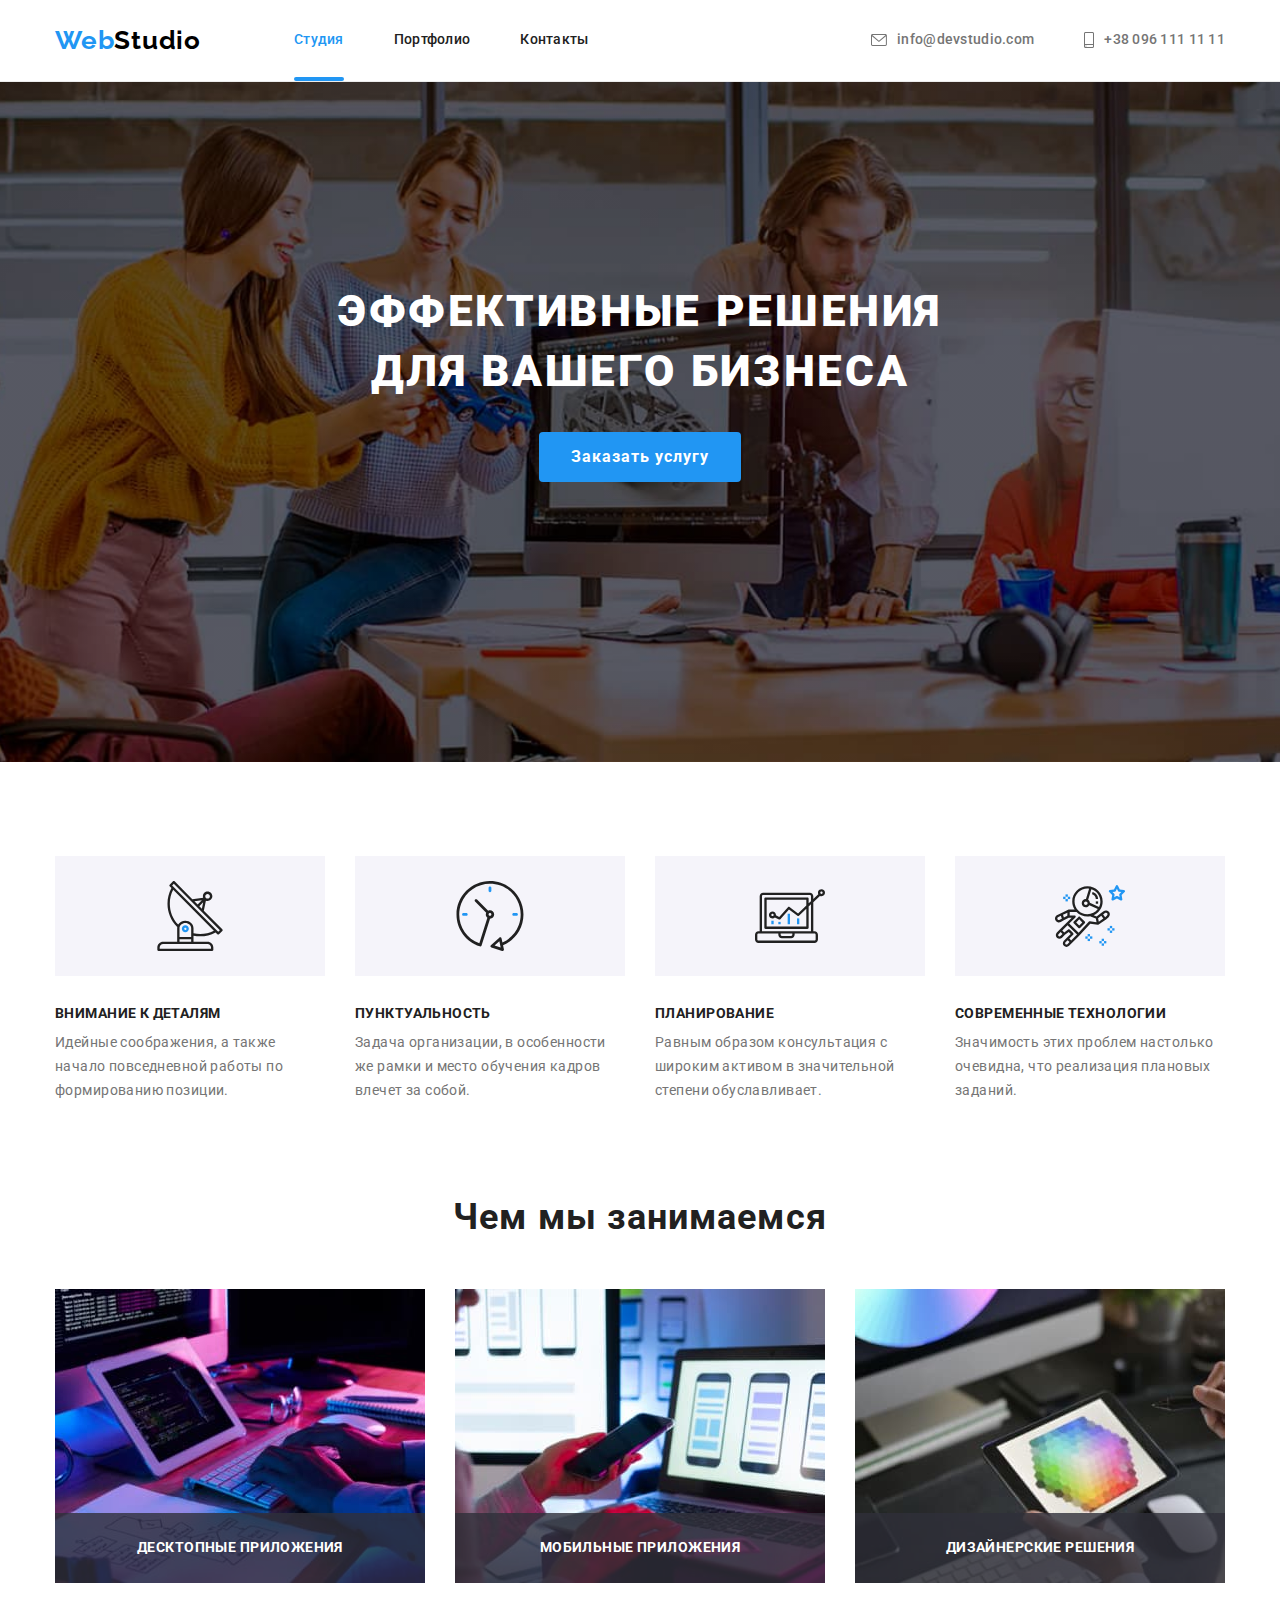
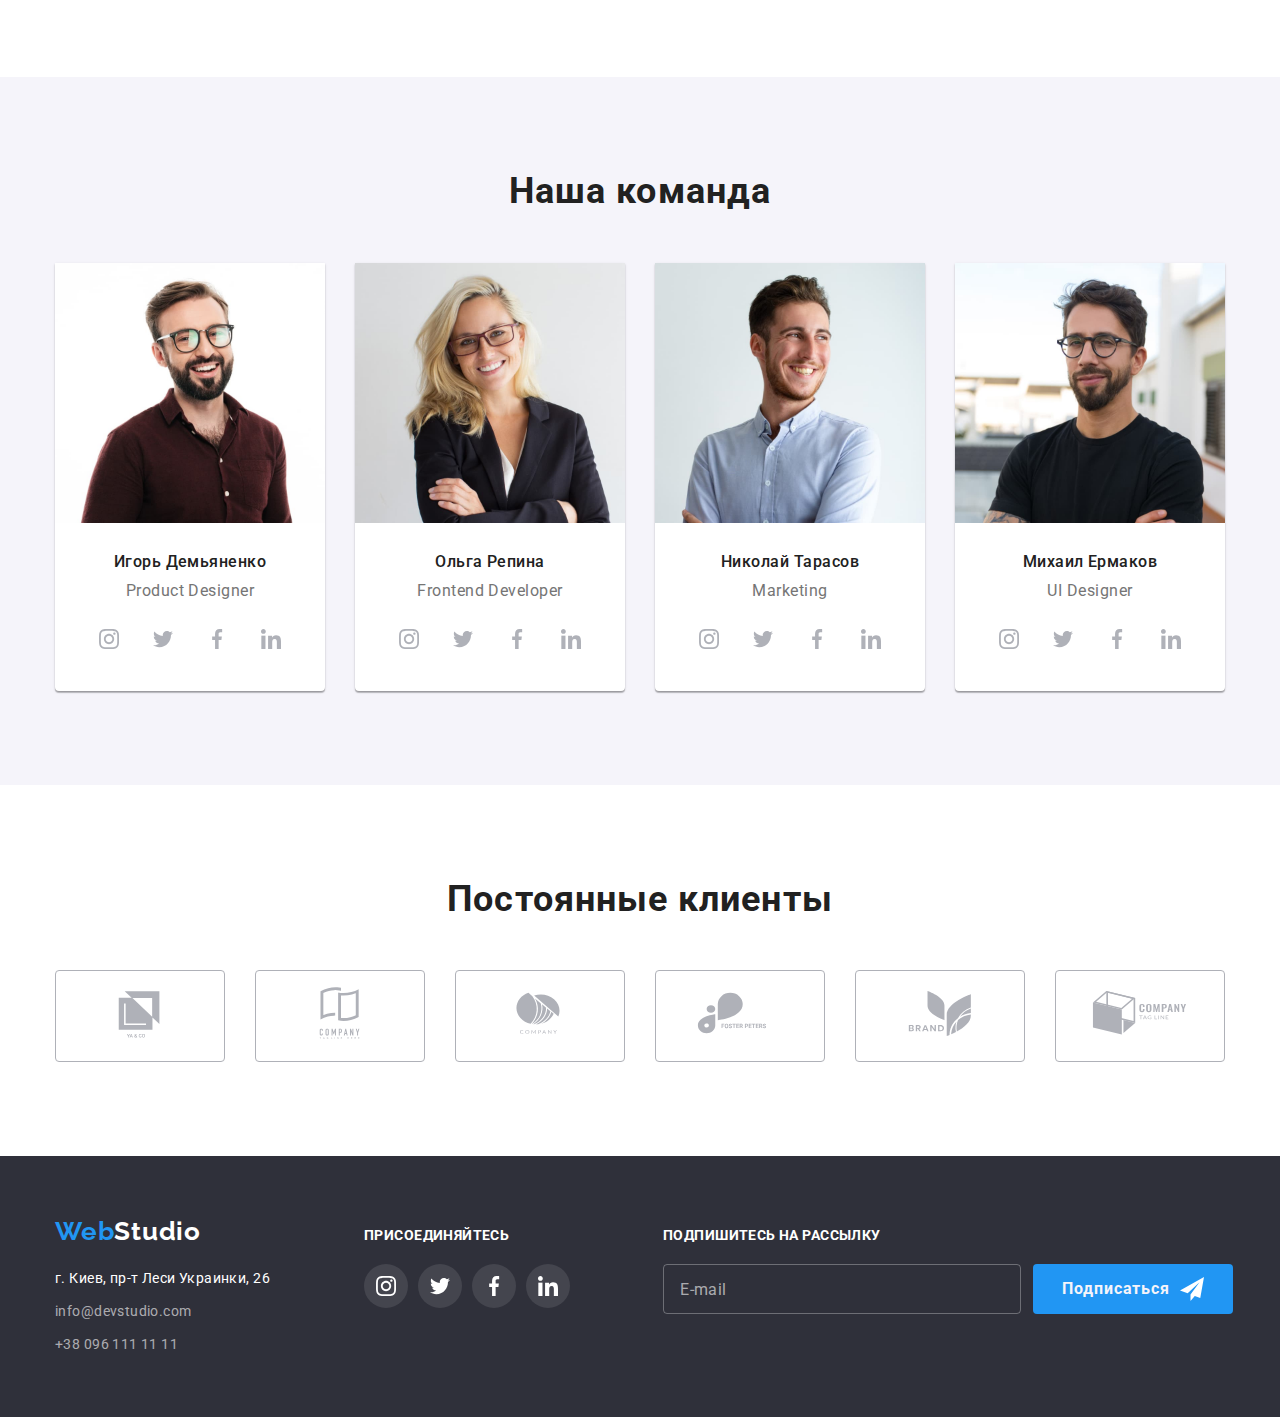
==== commit 8ecb28cd: "Part1" ====
--- a/index.html
+++ b/index.html
@@ -11,7 +11,6 @@
     <link
         href="https://fonts.googleapis.com/css2?family=Raleway:wght@700&family=Roboto:wght@400;500;700;900&display=swap"
         rel="stylesheet">
-    <link rel="stylesheet" href="./css/styles.css" />
     <link rel="stylesheet" href="./css/main.css" />
     <title>Студия</title>
 </head>
@@ -172,6 +171,7 @@
                             </ul>
                         </div>
                     </li>
+
                     <li class="team-item">
                         <img src="./images/img2.jpg" alt="Ольга верстальщик" width="270">
                         <div class="thumb">
@@ -287,6 +287,9 @@
                 </ul>
             </div>
         </section>
+
+
+
         <section class="section">
             <div class="container">
                 <h2 class="title">Постоянные клиенты</h2>
@@ -403,6 +406,7 @@
             </div>
         </div>
     </footer>
+
     <div class="backdrop is-hidden" data-modal> <!--is-hidden-->
         <div class="modal">
             <button type="button" class="modal-close" data-modal-close>
--- a/css/main.css
+++ b/css/main.css
@@ -81,6 +81,14 @@
   padding: 94px 0;
 }
 
+.services {
+  padding-bottom: 94px;
+}
+
+.portfolio {
+  padding: 94px 0;
+}
+
 .logo {
   font-family: var(--logo-font, sans-serif);
   font-weight: 700;
@@ -89,13 +97,21 @@
   letter-spacing: 0.03em;
   text-decoration: none;
   margin-right: 93px;
-  color: var(--logo-black-color, black);
 }
 
 .logo-color {
   color: var(--logo-blue-color, blue);
 }
 
+.logo-nav {
+  color: var(--logo-black-color, black);
+}
+
+.logo-footer {
+  color: var(--logo-white-color, white);
+}
+
+/* -------global-social-icons-------- */
 .icons-link {
   width: 100%;
   height: 100%;
@@ -109,4 +125,747 @@
 .icons-link:hover {
   background-color: var(--active-color, blue);
 }
+
+/* -------our-team-------- */
+.icons-list-team {
+  display: flex;
+  justify-content: center;
+}
+
+.icon-team-social {
+  fill: var(--icons-social-color);
+  transition: fill 250ms var(--cubic-bezier);
+}
+
+.icons-link:focus {
+  outline: 2px solid var(--active-color);
+}
+
+.icons-item:hover .icon-team-social,
+.icons-item:focus .icon-team-social {
+  fill: var(--logo-white-color, white);
+}
+
+/* -------footer-------- */
+.icons-list {
+  display: flex;
+}
+
+.icons-item {
+  width: 44px;
+  height: 44px;
+}
+
+.icons-item:hover .icon-social,
+.icons-item:focus .icon-social {
+  fill: var(--logo-white-color, white);
+}
+
+.icons-item + .icons-item {
+  margin-left: 10px;
+}
+
+.icons-link-social-bc {
+  background-color: rgba(255, 255, 255, 0.1);
+}
+
+.icon-social {
+  fill: var(--logo-white-color, white);
+}
+
+.btn-list {
+  display: flex;
+  margin-bottom: 50px;
+  justify-content: center;
+}
+
+.btn:focus,
+.button:hover {
+  box-shadow: 0px 3px 1px rgba(0, 0, 0, 0.1), 0px 1px 2px rgba(0, 0, 0, 0.08), 0px 2px 2px rgba(0, 0, 0, 0.12);
+}
+
+.button {
+  font-family: var(--main-font, sans-serif);
+  font-style: normal;
+  font-weight: 500;
+  font-size: 16px;
+  line-height: 1.62;
+  letter-spacing: 0.03em;
+  color: var(--title-text-color, black);
+  background-color: var(--background-button-color, grey);
+  border: none;
+  border-radius: 4px;
+  cursor: pointer;
+  padding: 6px 22px;
+  transition: color 250ms var(--cubic-bezier), 250ms var(--cubic-bezier);
+}
+
+.btn:not(:last-child) {
+  margin-right: 8px;
+}
+
+.button:hover,
+.button:focus {
+  background-color: var(--active-color, blue);
+  color: var(--text-button-color, white);
+}
+
+.header {
+  padding: 25px 0;
+  border-bottom: var(--header-border) solid 1px;
+}
+
+.header-container {
+  display: flex;
+  align-items: center;
+}
+
+.navigation {
+  display: flex;
+  align-items: center;
+}
+
+.header-nav-item:not(:last-child) {
+  margin-right: 50px;
+}
+
+.menu-nav {
+  font-family: var(--main-font, sans-serif);
+  font-weight: 500;
+  font-size: 14px;
+  line-height: 1.14;
+  letter-spacing: 0.02em;
+  display: flex;
+  color: var(--title-text-color, black);
+}
+
+.link-menu-nav {
+  position: relative;
+  transition: color 250ms var(--cubic-bezier);
+}
+
+.link-menu-nav:hover,
+.link-menu-nav:focus {
+  color: var(--active-color, blue);
+}
+
+.mail-tel-header {
+  font-family: var(--main-font, sans-serif);
+  font-weight: 500;
+  font-size: 14px;
+  line-height: 1.14;
+  letter-spacing: 0.02em;
+  display: flex;
+  align-items: center;
+  margin-left: auto;
+}
+
+.header-item {
+  display: flex;
+  align-items: center;
+  cursor: pointer;
+  transition: color 250ms var(--cubic-bezier);
+}
+
+.header-item:not(:first-child) {
+  margin-left: 50px;
+}
+
+.header-item:hover .icon-header,
+.header-item:focus .icon-header {
+  fill: var(--active-color, blue);
+}
+
+.icon-header {
+  fill: var(--icons-header-color);
+  transition: fill 250ms var(--cubic-bezier);
+}
+
+.link-mth {
+  margin-left: 10px;
+}
+
+.header-item:hover,
+.header-item:focus {
+  color: var(--active-color, blue);
+}
+
+.active {
+  color: var(--active-color, blue);
+}
+
+.active::after {
+  content: "";
+  width: 100%;
+  height: 4px;
+  border-radius: 2px;
+  background-color: var(--background-button-color-blue, blue);
+  position: absolute;
+  top: 46px;
+  left: 0;
+}
+
+.hero {
+  padding-top: 200px;
+  padding-bottom: 280px;
+  background-color: var(--hero-background-color);
+  background-image: linear-gradient(0deg, rgba(0, 0, 0, 0.2), rgba(0, 0, 0, 0.2)), url(/images/logo.jpg);
+  background-repeat: no-repeat;
+  background-position: center;
+  background-size: cover;
+}
+
+.title-hero {
+  font-family: var(--main-font, sans-serif);
+  font-style: normal;
+  font-weight: 900;
+  font-size: 44px;
+  line-height: 1.36;
+  letter-spacing: 0.06em;
+  text-transform: uppercase;
+  color: var(--logo-white-color, white);
+  text-align: center;
+}
+
+.button-hero {
+  font-family: var(--main-font, sans-serif);
+  font-style: normal;
+  font-weight: 700;
+  font-size: 16px;
+  line-height: 1.87;
+  letter-spacing: 0.06em;
+  background-color: var(--background-button-color-blue, blue);
+  color: var(--text-button-color, white);
+  border-radius: 4px;
+  cursor: pointer;
+  display: block;
+  margin: 30px auto 0;
+  border: none;
+  padding: 10px 32px;
+}
+
+.title-about-uns {
+  font-family: var(--main-font, sans-serif);
+  font-style: normal;
+  font-size: 14px;
+  line-height: 1.14;
+  letter-spacing: 0.03em;
+  text-transform: uppercase;
+  color: var(--title-text-color, black);
+}
+
+.text-about-uns {
+  font-family: var(--main-font, sans-serif);
+  font-size: 14px;
+  line-height: 1.71;
+  letter-spacing: 0.03em;
+  margin-top: 10px;
+}
+
+.about-list {
+  display: flex;
+}
+
+.about-item:not(:last-child) {
+  margin-right: 30px;
+}
+
+.about-uns-icon {
+  width: 270px;
+  height: 120px;
+  background-color: var(--background-color);
+  margin-bottom: 30px;
+  display: flex;
+  justify-content: center;
+  align-items: center;
+}
+
+.services-list {
+  display: flex;
+  margin-top: 50px;
+}
+
+.services-item {
+  position: relative;
+}
+
+.services-item:not(:last-child) {
+  margin-right: 30px;
+}
+
+.bc-services-item {
+  position: absolute;
+  width: 370px;
+  height: 70px;
+  bottom: 0;
+  background-color: rgba(47, 48, 58, 0.8);
+  display: flex;
+  align-items: center;
+  justify-content: center;
+}
+
+.bc-services-item > .title-about-uns {
+  color: var(--text-button-color, white);
+}
+
+.our-team {
+  background: var(--background-color, grey);
+}
+
+.team-list {
+  display: flex;
+  margin-top: 50px;
+  text-align: center;
+}
+
+.team-item {
+  background-color: var(--logo-white-color, white);
+  border-radius: 0px 0px 4px 4px;
+  box-shadow: 0px 1px 3px rgba(0, 0, 0, 0.12), 0px 1px 1px rgba(0, 0, 0, 0.14), 0px 2px 1px rgba(0, 0, 0, 0.2);
+}
+
+.team-item:not(:last-child) {
+  margin-right: 30px;
+}
+
+.thumb {
+  padding: 30px 0;
+}
+
+.specialist-name {
+  font-family: var(--main-font, sans-serif);
+  font-style: normal;
+  font-weight: 500;
+  font-size: 16px;
+  line-height: 1.18;
+  letter-spacing: 0.03em;
+  color: var(--name-text-color, black);
+}
+
+.specialist {
+  font-family: var(--main-font, sans-serif);
+  font-size: 16px;
+  line-height: 1.18;
+  letter-spacing: 0.03em;
+  margin-top: 10px;
+  margin-bottom: 16px;
+}
+
+.client-list {
+  display: flex;
+  margin-top: 50px;
+}
+
+.client-item {
+  width: 170px;
+  height: 92px;
+  border: 1px solid #afb1b8;
+  border-radius: 4px;
+  display: flex;
+  justify-content: center;
+  align-items: center;
+  cursor: pointer;
+  transition: border 250ms var(--cubic-bezier);
+}
+
+.client-item + .client-item {
+  margin-left: 30px;
+}
+
+.client-link:focus {
+  outline: 2px solid var(--active-color);
+}
+
+.icon-partner {
+  fill: var(--icons-social-color);
+  transition: fill 250ms var(--cubic-bezier);
+}
+
+.client-item:hover .icon-partner,
+.client-item:focus .icon-partner,
+.client-item:hover,
+.client-item:focus {
+  fill: var(--active-color, blue);
+  border-color: var(--active-color, blue);
+}
+
+.portfolio-list {
+  display: flex;
+  flex-wrap: wrap;
+  margin-left: -30px;
+  margin-top: -30px;
+}
+
+.portfolio-list-item {
+  border-right: var(--portfolio-border) 1px solid;
+  border-left: var(--portfolio-border) 1px solid;
+  border-bottom: var(--portfolio-border) 1px solid;
+  flex-basis: calc(100% / 3 - 30px);
+  margin-left: 30px;
+  margin-top: 30px;
+  transition: box-shadow 250ms var(--cubic-bezier);
+}
+
+.portfolio-list-item:hover,
+.portfolio-list-item:focus {
+  box-shadow: 0px 1px 1px rgba(0, 0, 0, 0.12), 0px 4px 4px rgba(0, 0, 0, 0.06), 1px 4px 6px rgba(0, 0, 0, 0.16);
+}
+
+.card-position {
+  position: relative;
+}
+
+.card {
+  overflow: hidden;
+  position: relative;
+}
+
+.card-text {
+  font-family: var(--main-font, sans-serif);
+  font-size: 18px;
+  line-height: 1.5;
+  letter-spacing: 0.03em;
+  padding: 63px 24px;
+  background: rgba(33, 150, 243, 0.9);
+  height: 100%;
+  width: 100%;
+  position: absolute;
+  color: var(--text-button-color);
+  transition: transform 250ms var(--cubic-bezier);
+  transform: translateY(100%);
+  top: 0;
+}
+
+.portfolio-list-item:hover .card-text {
+  transform: translateY(0);
+}
+
+.thumb-portfolio {
+  padding: 20px 24px;
+}
+
+.title-portfolio-list {
+  font-family: var(--main-font, sans-serif);
+  font-style: normal;
+  font-size: 18px;
+  line-height: 2;
+  letter-spacing: 0.06em;
+  color: var(--title-text-color, black);
+}
+
+.description {
+  font-family: var(--main-font, sans-serif);
+  font-size: 16px;
+  line-height: 1.83;
+  letter-spacing: 0.03em;
+  margin-top: 4px;
+}
+
+.footer {
+  padding: 60px 0;
+  background-color: var(--footer-background-color);
+}
+
+.footer-container {
+  display: flex;
+  align-items: baseline;
+}
+
+.footer-icons-container {
+  margin-left: 70px;
+}
+
+.right-footer {
+  margin-left: 93px;
+}
+
+.form-footer {
+  display: flex;
+}
+
+.form-footer input {
+  background-color: transparent;
+  border: 1px solid rgba(255, 255, 255, 0.3);
+  border-radius: 4px;
+  width: 358px;
+  height: 50px;
+  color: var(--background-color);
+  padding: 15px 3px 15px 16px;
+  margin-right: 12px;
+}
+
+.form-footer input:focus {
+  outline: transparent;
+}
+
+.form-footer input::placeholder {
+  color: rgba(255, 255, 255, 0.6);
+  letter-spacing: 0.03em;
+  font-size: 16px;
+  line-height: 1.25;
+}
+
+.button-send {
+  width: 200px;
+  height: 50px;
+  font-size: 16px;
+  font-weight: 700;
+  line-height: 1.87;
+  letter-spacing: 0.06em;
+  background-color: var(--active-color);
+  border: none;
+  border-radius: 4px;
+  color: var(--background-color);
+  display: flex;
+  align-items: center;
+  cursor: pointer;
+  justify-content: center;
+  transition: box-shadow 250ms var(--cubic-bezier);
+}
+
+.button-send:focus,
+.button-send:hover {
+  box-shadow: 0px 4px 4px rgba(0, 0, 0, 0.15);
+}
+
+.icon-send {
+  margin-left: 10px;
+}
+
+.adress {
+  font-family: var(--main-font, sans-serif);
+  font-style: normal;
+  font-weight: 400;
+  font-size: 14px;
+  line-height: 1.71;
+  letter-spacing: 0.03em;
+  color: var(--text-footer-color, white);
+  margin-top: 20px;
+}
+
+.footer-item:not(:first-child) {
+  margin-top: 9px;
+}
+
+.footer-mail-tel {
+  color: var(--text-footer-tel-mail-color);
+}
+
+.title-footer {
+  font-family: var(--main-font, sans-serif);
+  font-style: normal;
+  font-size: 14px;
+  line-height: 1.14;
+  letter-spacing: 0.03em;
+  text-transform: uppercase;
+  color: var(--logo-white-color, black);
+  margin-bottom: 20px;
+}
+
+.backdrop {
+  width: 100%;
+  height: 100%;
+  background-color: rgba(0, 0, 0, 0.2);
+  position: fixed;
+  top: 0;
+  left: 0;
+  transition: opacity 250ms var(--cubic-bezier), visibility 250ms var(--cubic-bezier);
+}
+
+.backdrop.is-hidden .modal {
+  transform: translate(-50%, -50%) scale(0.5);
+}
+
+.modal {
+  width: 528px;
+  min-height: 581px;
+  border-radius: 4px;
+  background-color: var(--header-background-color);
+  position: absolute;
+  top: 50%;
+  left: 50%;
+  transform: translate(-50%, -50%) scale(1);
+  transition: transform 250ms var(--cubic-bezier);
+}
+
+.modal-close {
+  width: 30px;
+  height: 30px;
+  border-radius: 50%;
+  border: 1px solid rgba(0, 0, 0, 0.1);
+  background: #ffffff;
+  cursor: pointer;
+  display: flex;
+  justify-content: center;
+  align-items: center;
+  position: absolute;
+  top: 8px;
+  right: 8px;
+  transition: fill 250ms var(--cubic-bezier);
+}
+
+.modal-close:hover,
+.modal-close:focus {
+  fill: var(--active-color);
+  outline-color: var(--active-color);
+}
+
+.is-hidden {
+  visibility: hidden;
+  opacity: 0;
+  pointer-events: none;
+}
+
+.form-modal {
+  padding: 40px;
+}
+
+.form-modal p {
+  margin-bottom: 12px;
+  color: #212121;
+  letter-spacing: 0.03em;
+  font-size: 20px;
+  font-weight: bold;
+  line-height: 1.12;
+  text-align: center;
+}
+
+.form-label,
+.form-comment-label {
+  display: block;
+  margin-bottom: 10px;
+  font-size: 12px;
+  color: var(--text-color);
+  letter-spacing: 0.01em;
+  line-height: 1.16;
+}
+
+.form-comment-label {
+  margin-bottom: 20px;
+}
+
+.form-title {
+  display: block;
+  margin-bottom: 4px;
+}
+
+.positioner {
+  position: relative;
+  display: block;
+}
+
+.form-input {
+  width: 100%;
+  height: 40px;
+  border: 1px solid rgba(33, 33, 33, 0.2);
+  border-radius: 4px;
+  padding: 12px 2px 12px 42px;
+  cursor: pointer;
+}
+
+.icons-form {
+  position: absolute;
+  top: 50%;
+  left: 12px;
+  transform: translateY(-50%);
+  cursor: pointer;
+}
+
+.form-input:focus {
+  border: none;
+  outline: 1px solid var(--active-color);
+}
+
+.form-input:focus + .icons-form {
+  fill: var(--active-color);
+}
+
+.form-comment-text {
+  resize: none;
+  width: 100%;
+  height: 120px;
+  padding: 12px 16px;
+  border: 1px solid rgba(33, 33, 33, 0.2);
+  border-radius: 4px;
+  margin-top: 4px;
+}
+
+.form-comment-text:focus {
+  border: none;
+  outline: 1px solid var(--active-color);
+}
+
+.form-comment-text::placeholder {
+  color: rgba(117, 117, 117, 0.5);
+  font-size: 12px;
+  line-height: 1.16;
+  letter-spacing: 0.01em;
+}
+
+.form-checkbox-label {
+  font-size: 14px;
+  line-height: 1.71;
+  color: var(--text-color);
+  letter-spacing: 0.03em;
+  cursor: pointer;
+  display: flex;
+  align-items: center;
+  justify-content: center;
+  margin-bottom: 30px;
+}
+
+.form-checkbox-label a {
+  color: var(--active-color);
+  margin-left: 6px;
+}
+
+.form-checkbox {
+  position: absolute;
+  width: 1px;
+  height: 1px;
+  margin: -1px;
+  border: 0;
+  padding: 0;
+  overflow: hidden;
+  clip: rect(0 0 0 0);
+}
+
+.icon-checkbox {
+  width: 16px;
+  height: 15px;
+  border: 2px solid #212121;
+  border-radius: 4px;
+  margin-right: 7px;
+  display: flex;
+  align-items: center;
+  justify-content: center;
+  fill: transparent;
+}
+
+.form-checkbox:checked + .icon-checkbox {
+  background-color: var(--active-color);
+  border: transparent;
+  fill: var(--background-color);
+}
+
+.button-form-send {
+  font-size: 16px;
+  font-weight: 700;
+  line-height: 1.87;
+  letter-spacing: 0.06em;
+  color: var(--background-color);
+  background-color: var(--active-color);
+  border: none;
+  border-radius: 4px;
+  padding: 10px 55px;
+  display: block;
+  margin: 0 auto;
+  cursor: pointer;
+  transition: box-shadow 250ms var(--cubic-bezier);
+}
+
+.button-form-send:hover,
+.button-form-send:focus {
+  box-shadow: 0px 4px 4px rgba(0, 0, 0, 0.15);
+}
 /*# sourceMappingURL=main.css.map */